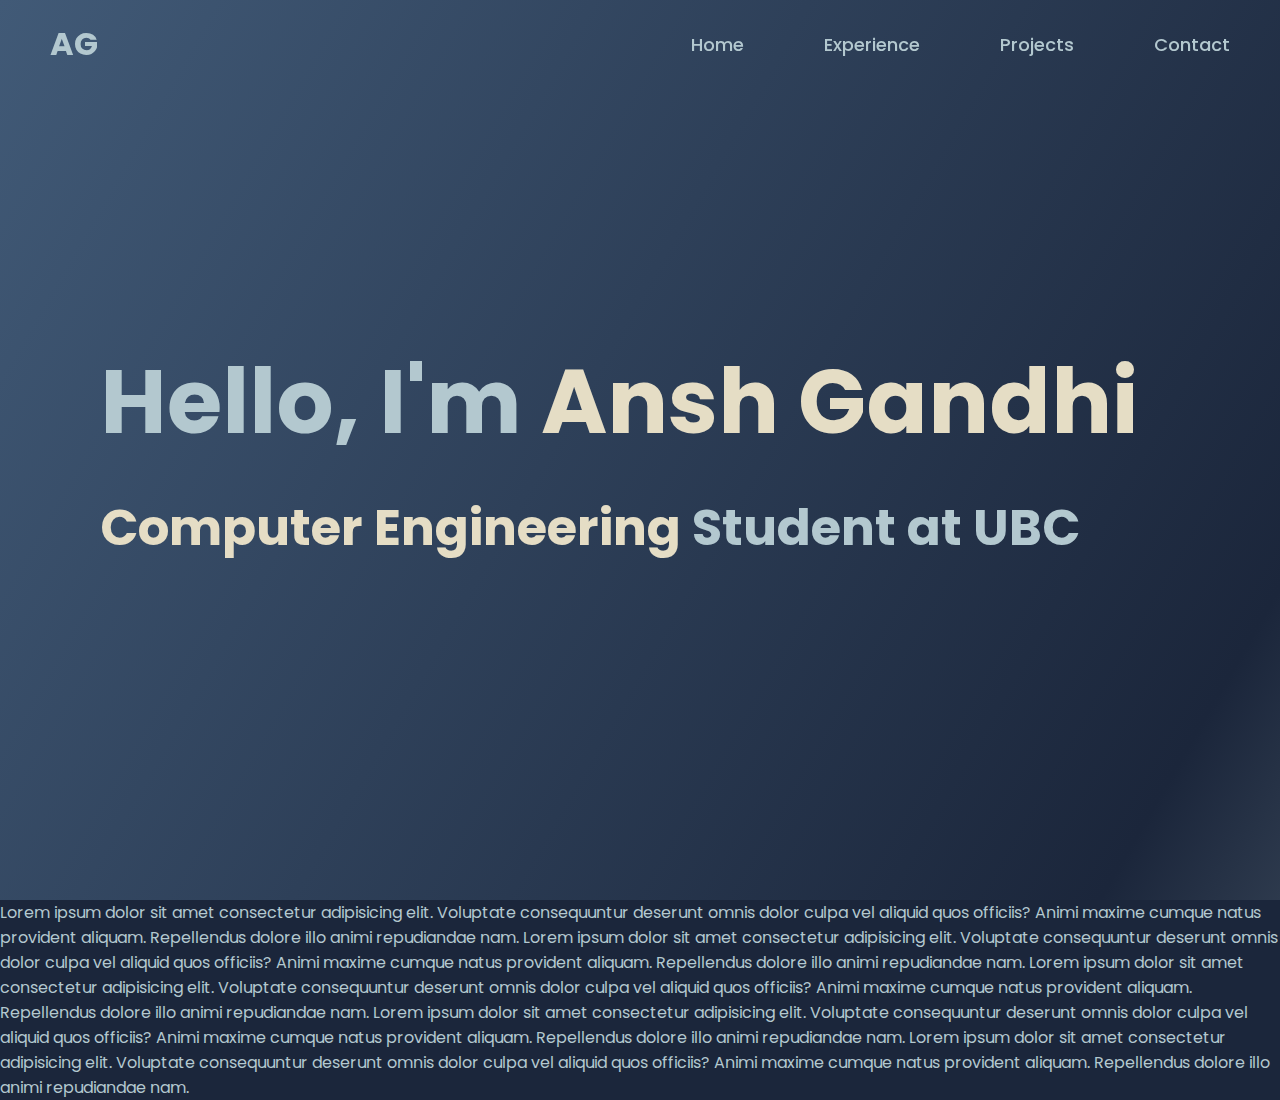
==== index.html @ 54a2c607 "finished intro" ====
<!DOCTYPE html>
<html lang="en">
<head>
    <meta charset="UTF-8">
    <meta name="viewport" content="width=device-width, initial-scale=1.0">
    <title>Ansh Gandhi | Home</title>
    <link rel="stylesheet" href="./styles/home-styles.css">
    <link rel="stylesheet" href="./styles/navbar.css">
    <link rel="preconnect" href="https://fonts.googleapis.com">
    <link rel="preconnect" href="https://fonts.gstatic.com" crossorigin>
    <link href="https://fonts.googleapis.com/css2?family=Poppins:ital,wght@0,100;0,200;0,300;0,400;0,500;0,600;0,700;0,800;0,900;1,100;1,200;1,300;1,400;1,500;1,600;1,700;1,800;1,900&display=swap" rel="stylesheet">
</head>

<body>

    <header id="navbar">
        <a href="./index.html" class="logo">AG</a>

        <nav class="nav-elements">
            <a class="home" href="./index.html">Home</a>
            <a href="./experience.html">Experience</a>
            <a href="./projects.html">Projects</a>
            <a href="./contact.html">Contact</a>
        </nav>
    </header>

    <section id="intro" class="gradient-background">
        <div class="intro">
            <h1>Hello, I'm <a style="color: #E5DDC5; text-decoration: none;"href="https://www.linkedin.com/in/ansh-gandhi04">Ansh Gandhi</a></h1>
            <h2><span style="color: #E5DDC5;">Computer Engineering</span> Student at UBC</h2>
        </div>
    </section>

    <section id="about">
        <div class="about">
            <p>Lorem ipsum dolor sit amet consectetur adipisicing elit. Voluptate consequuntur deserunt omnis dolor culpa vel aliquid quos officiis? Animi maxime cumque natus provident aliquam. Repellendus dolore illo animi repudiandae nam.
                Lorem ipsum dolor sit amet consectetur adipisicing elit. Voluptate consequuntur deserunt omnis dolor culpa vel aliquid quos officiis? Animi maxime cumque natus provident aliquam. Repellendus dolore illo animi repudiandae nam.
                Lorem ipsum dolor sit amet consectetur adipisicing elit. Voluptate consequuntur deserunt omnis dolor culpa vel aliquid quos officiis? Animi maxime cumque natus provident aliquam. Repellendus dolore illo animi repudiandae nam.
                Lorem ipsum dolor sit amet consectetur adipisicing elit. Voluptate consequuntur deserunt omnis dolor culpa vel aliquid quos officiis? Animi maxime cumque natus provident aliquam. Repellendus dolore illo animi repudiandae nam.
                Lorem ipsum dolor sit amet consectetur adipisicing elit. Voluptate consequuntur deserunt omnis dolor culpa vel aliquid quos officiis? Animi maxime cumque natus provident aliquam. Repellendus dolore illo animi repudiandae nam.
            </p>
        </div>
    </section>

    <script src="./scripts.js"></script>
</body>
</html>
---- styles/home-styles.css ----
.gradient-background {
    background: linear-gradient(300deg, #BED7DC, #1B263B, #415A77);
    background-size: 180% 180%;
    animation: gradient-animation 18s ease infinite;
}
  
@keyframes gradient-animation {
    0% {
        background-position: 0% 50%;
    }
    50% {
        background-position: 100% 50%;
    }
    100% {
        background-position: 0% 50%;
    }
}

* {
    margin: 0;
    padding: 0;
    font-family: "Poppins", sans-serif;
}
  
body {
    background-color: #1B263B;
    min-height: 100vh;
}

/* #navbar {
    position: fixed;
    top: 0;
    left: 0;
    width: 100%;
    padding-top: 20px;
    background: transparent;
    display: flex;
    justify-content: space-between;
    z-index: 1;
    transition: background-color 0.3s ease;
}

#navbar.sticky {
    background-color: #1B263B;
    padding-top: 20px;
}

.logo {
    font-size: 32px;
    color: #B3C8CF;
    text-decoration: none;
    font-weight: 700;
    padding-left: 50px;
}

.nav-elements a {
    position: relative;
    font-size: 18px;
    color: #B3C8CF;
    font-weight: 500;
    text-decoration: none;
    margin-left: 30px;
    margin-right: 50px;
}

.nav-elements {
    display: flex;
    align-items: center;
}

.nav-elements a::before {
    content: '';
    position: absolute;
    bottom: -2px; 
    left: 50%;
    width: 0;
    height: 2px;
    background: #B3C8CF;
    transition: width 0.3s ease, transform 0.3s ease; 
    transform: translateX(-50%); 
}

.nav-elements a:hover::before {
    width: 100%;
} */

#intro {
    height: 100vh;
    width: 100%;
}

.intro {
    height: 100vh;
    display: flex;
    flex-direction: column;
    justify-content: center;
    margin-left: 100px;
    color: #B3C8CF; 
}

.intro h1 {
    font-size: 90px;
}
.intro h2 {
    margin-top: 20px;
    font-size: 50px;
}

p {
    color: #B3C8CF
}
---- styles/navbar.css ----
#navbar {
    position: fixed;
    top: 0;
    left: 0;
    width: 100%;
    padding-top: 20px;
    background: transparent;
    display: flex;
    justify-content: space-between;
    z-index: 1;
    transition: background-color 0.3s ease;
}

#navbar.sticky {
    background-color: #1B263B;
    padding-top: 20px;
    padding-bottom: 20px;

}

.logo {
    font-size: 32px;
    color: #B3C8CF;
    text-decoration: none;
    font-weight: 700;
    padding-left: 50px;
}

.nav-elements a {
    position: relative;
    font-size: 18px;
    color: #B3C8CF;
    font-weight: 500;
    text-decoration: none;
    margin-left: 30px;
    margin-right: 50px;
}

.nav-elements {
    display: flex;
    align-items: center;
}

.nav-elements a::before {
    content: '';
    position: absolute;
    bottom: -2px; 
    left: 50%;
    width: 0;
    height: 2px;
    background: #B3C8CF;
    transition: width 0.3s ease, transform 0.3s ease; 
    transform: translateX(-50%); 
}

.nav-elements a:hover::before {
    width: 100%;
}
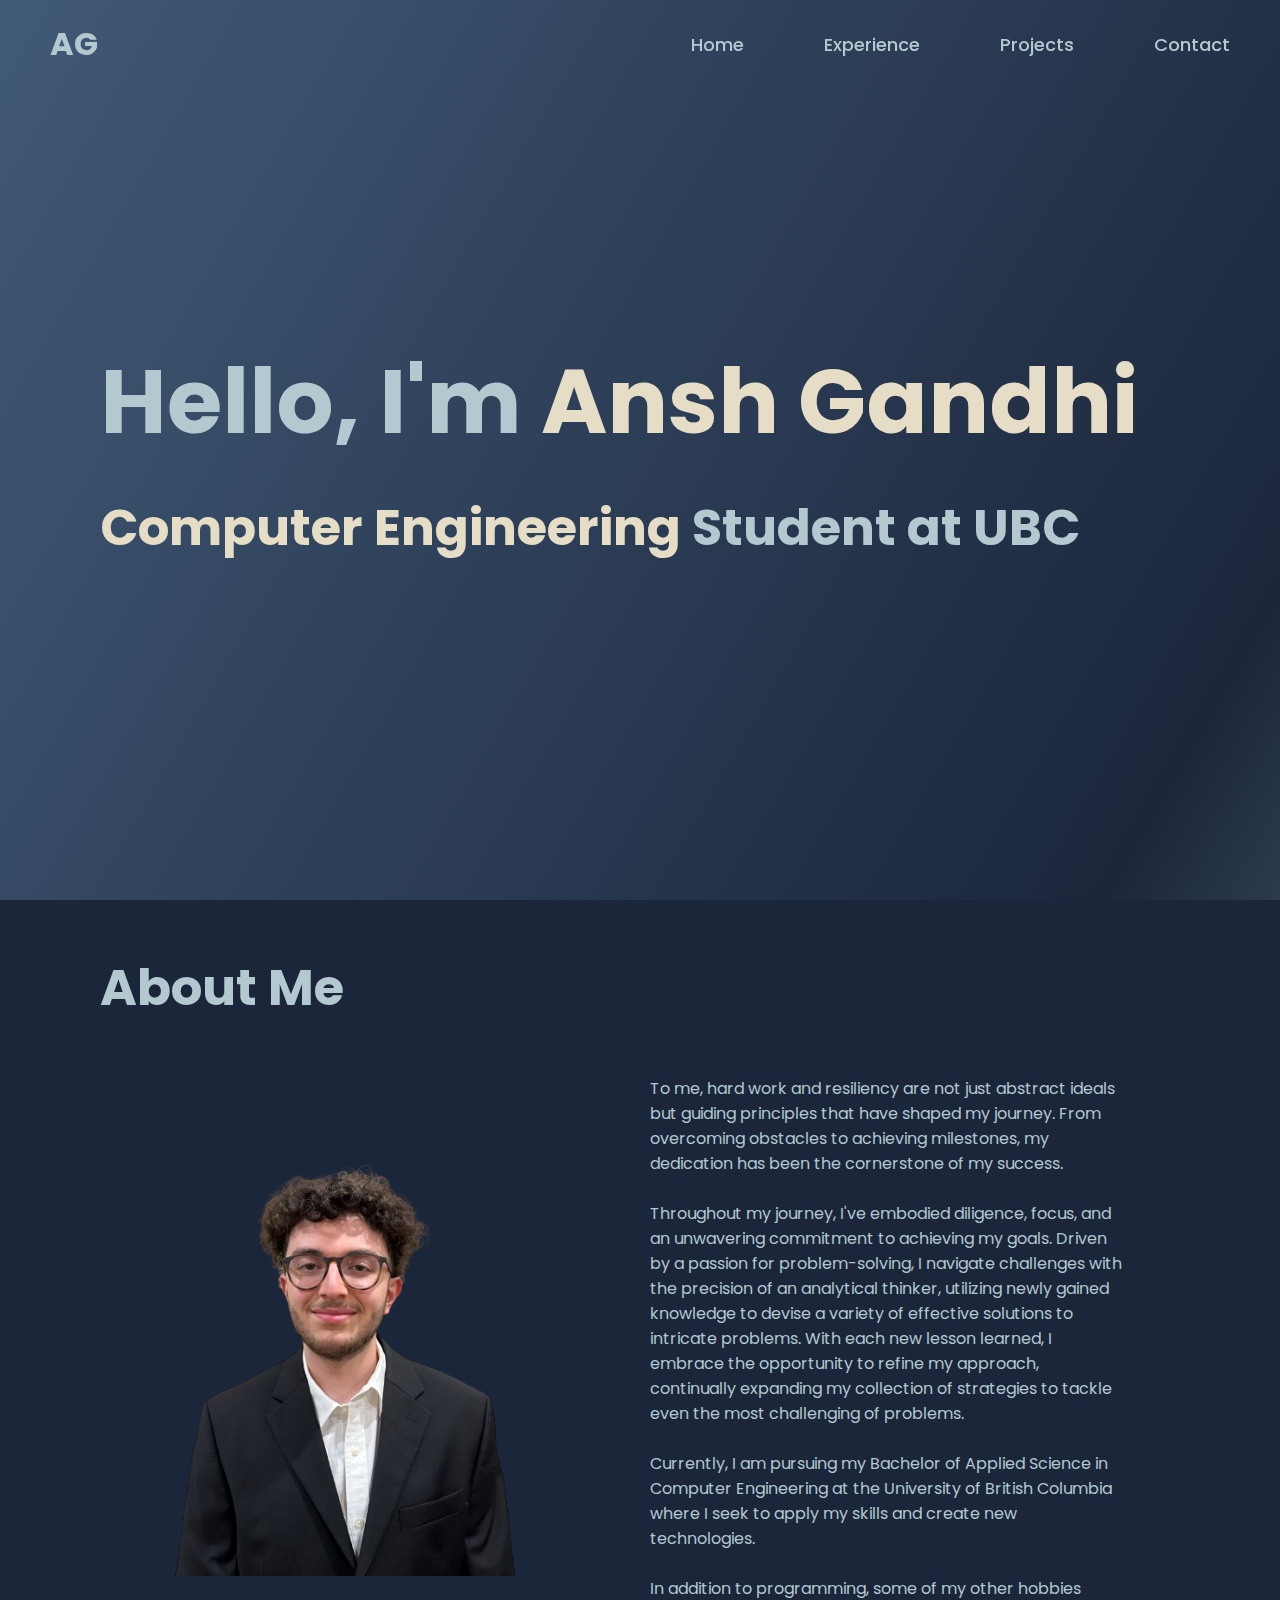
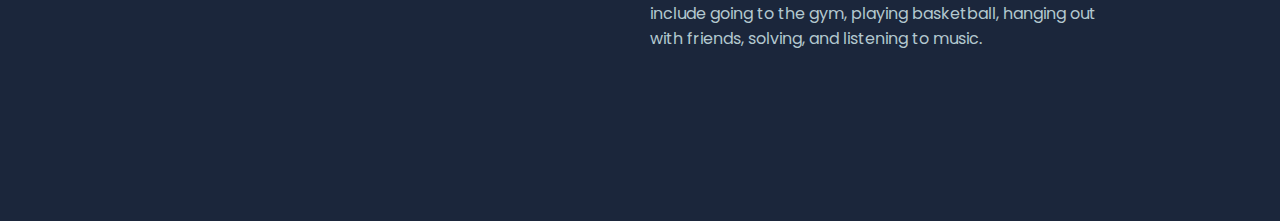
==== commit 6ba949d5: "finished about me" ====
--- a/index.html
+++ b/index.html
@@ -9,6 +9,10 @@
     <link rel="preconnect" href="https://fonts.googleapis.com">
     <link rel="preconnect" href="https://fonts.gstatic.com" crossorigin>
     <link href="https://fonts.googleapis.com/css2?family=Poppins:ital,wght@0,100;0,200;0,300;0,400;0,500;0,600;0,700;0,800;0,900;1,100;1,200;1,300;1,400;1,500;1,600;1,700;1,800;1,900&display=swap" rel="stylesheet">
+    <link rel="preconnect" href="https://fonts.googleapis.com">
+    <link rel="preconnect" href="https://fonts.googleapis.com">
+    <link rel="preconnect" href="https://fonts.gstatic.com" crossorigin>
+    <link href="https://fonts.googleapis.com/css2?family=Lora:ital,wght@0,400..700;1,400..700&display=swap" rel="stylesheet">
 </head>
 
 <body>
@@ -30,18 +34,37 @@
             <h2><span style="color: #E5DDC5;">Computer Engineering</span> Student at UBC</h2>
         </div>
     </section>
-
+    <br>
+    <br>
     <section id="about">
-        <div class="about">
-            <p>Lorem ipsum dolor sit amet consectetur adipisicing elit. Voluptate consequuntur deserunt omnis dolor culpa vel aliquid quos officiis? Animi maxime cumque natus provident aliquam. Repellendus dolore illo animi repudiandae nam.
-                Lorem ipsum dolor sit amet consectetur adipisicing elit. Voluptate consequuntur deserunt omnis dolor culpa vel aliquid quos officiis? Animi maxime cumque natus provident aliquam. Repellendus dolore illo animi repudiandae nam.
-                Lorem ipsum dolor sit amet consectetur adipisicing elit. Voluptate consequuntur deserunt omnis dolor culpa vel aliquid quos officiis? Animi maxime cumque natus provident aliquam. Repellendus dolore illo animi repudiandae nam.
-                Lorem ipsum dolor sit amet consectetur adipisicing elit. Voluptate consequuntur deserunt omnis dolor culpa vel aliquid quos officiis? Animi maxime cumque natus provident aliquam. Repellendus dolore illo animi repudiandae nam.
-                Lorem ipsum dolor sit amet consectetur adipisicing elit. Voluptate consequuntur deserunt omnis dolor culpa vel aliquid quos officiis? Animi maxime cumque natus provident aliquam. Repellendus dolore illo animi repudiandae nam.
+        <h2>About Me</h2>
+        <div class="about-container">
+            <img class="grid-img" src="./images/IMG_0868-removebg-preview.png" alt="picture of me">
+            <p class="grid-para">
+                To me, hard work and resiliency are not just abstract ideals but guiding principles that have shaped my journey. From overcoming obstacles to achieving milestones, my dedication has been the cornerstone of my success. 
+                <br><br>
+                Throughout my journey, I've embodied diligence, focus, and an unwavering commitment to achieving my goals. Driven by a passion for problem-solving, I navigate challenges with the precision of an analytical thinker, utilizing newly gained knowledge to devise a variety of effective solutions to intricate problems.
+                With each new lesson learned, I embrace the opportunity to refine my approach, continually expanding my collection of strategies to tackle even the most challenging of problems.
+                <br><br>
+                Currently, I am pursuing my Bachelor of Applied Science in Computer Engineering at the University of British Columbia where I seek to apply my skills and create new technologies. 
+                <br><br>
+                In addition to programming, some of my other hobbies include going to the gym, playing basketball, hanging out with friends, solving, and listening to music. 
+                
             </p>
         </div>
     </section>
 
+    <section id="skills">
+        <div class="skills-container">
+
+        </div>
+
+    </section>
+
+    <br>
+    <br>
+    <br>
+
     <script src="./scripts.js"></script>
 </body>
 </html>--- a/styles/home-styles.css
+++ b/styles/home-styles.css
@@ -16,11 +16,6 @@
     }
 }
 
-* {
-    margin: 0;
-    padding: 0;
-    font-family: "Poppins", sans-serif;
-}
   
 body {
     background-color: #1B263B;
@@ -100,12 +95,45 @@
 
 .intro h1 {
     font-size: 90px;
+    font-family: "Poppins", sans-serif;
 }
 .intro h2 {
     margin-top: 20px;
     font-size: 50px;
+    font-family: "Poppins", sans-serif;;
+    
 }
 
-p {
-    color: #B3C8CF
+#about h2 {
+    color: #B3C8CF; 
+    font-size: 50px;
+    margin-left: 100px;
+}
+
+.about-container {
+    display: grid;
+    grid-template-columns: 1fr 1fr;
+    grid-gap: 20px;
+    margin-top: 50px;
+}
+
+.grid-img {
+    height: 500px;
+    display: flex;
+    justify-content: center;
+    align-items: center;
+    margin-left: 25%;
+    margin-bottom: 25%;
+}
+
+.grid-para {
+    margin-left: 20px;
+    margin-right: 20px;
+    color: #B3C8CF; 
+    display: flex;
+    justify-content: center;
+    align-items: center;
+    margin-left: 0;
+    margin-right: 25%;
+    margin-bottom: 15%;
 }--- a/styles/navbar.css
+++ b/styles/navbar.css
@@ -1,3 +1,13 @@
+* {
+    margin: 0;
+    padding: 0;
+    font-family: "Poppins", sans-serif;
+}
+
+body {
+    min-height: 100vh;
+}
+
 #navbar {
     position: fixed;
     top: 0;
@@ -8,7 +18,7 @@
     display: flex;
     justify-content: space-between;
     z-index: 1;
-    transition: background-color 0.3s ease;
+    transition: background-color 0.5s ease;
 }
 
 #navbar.sticky {
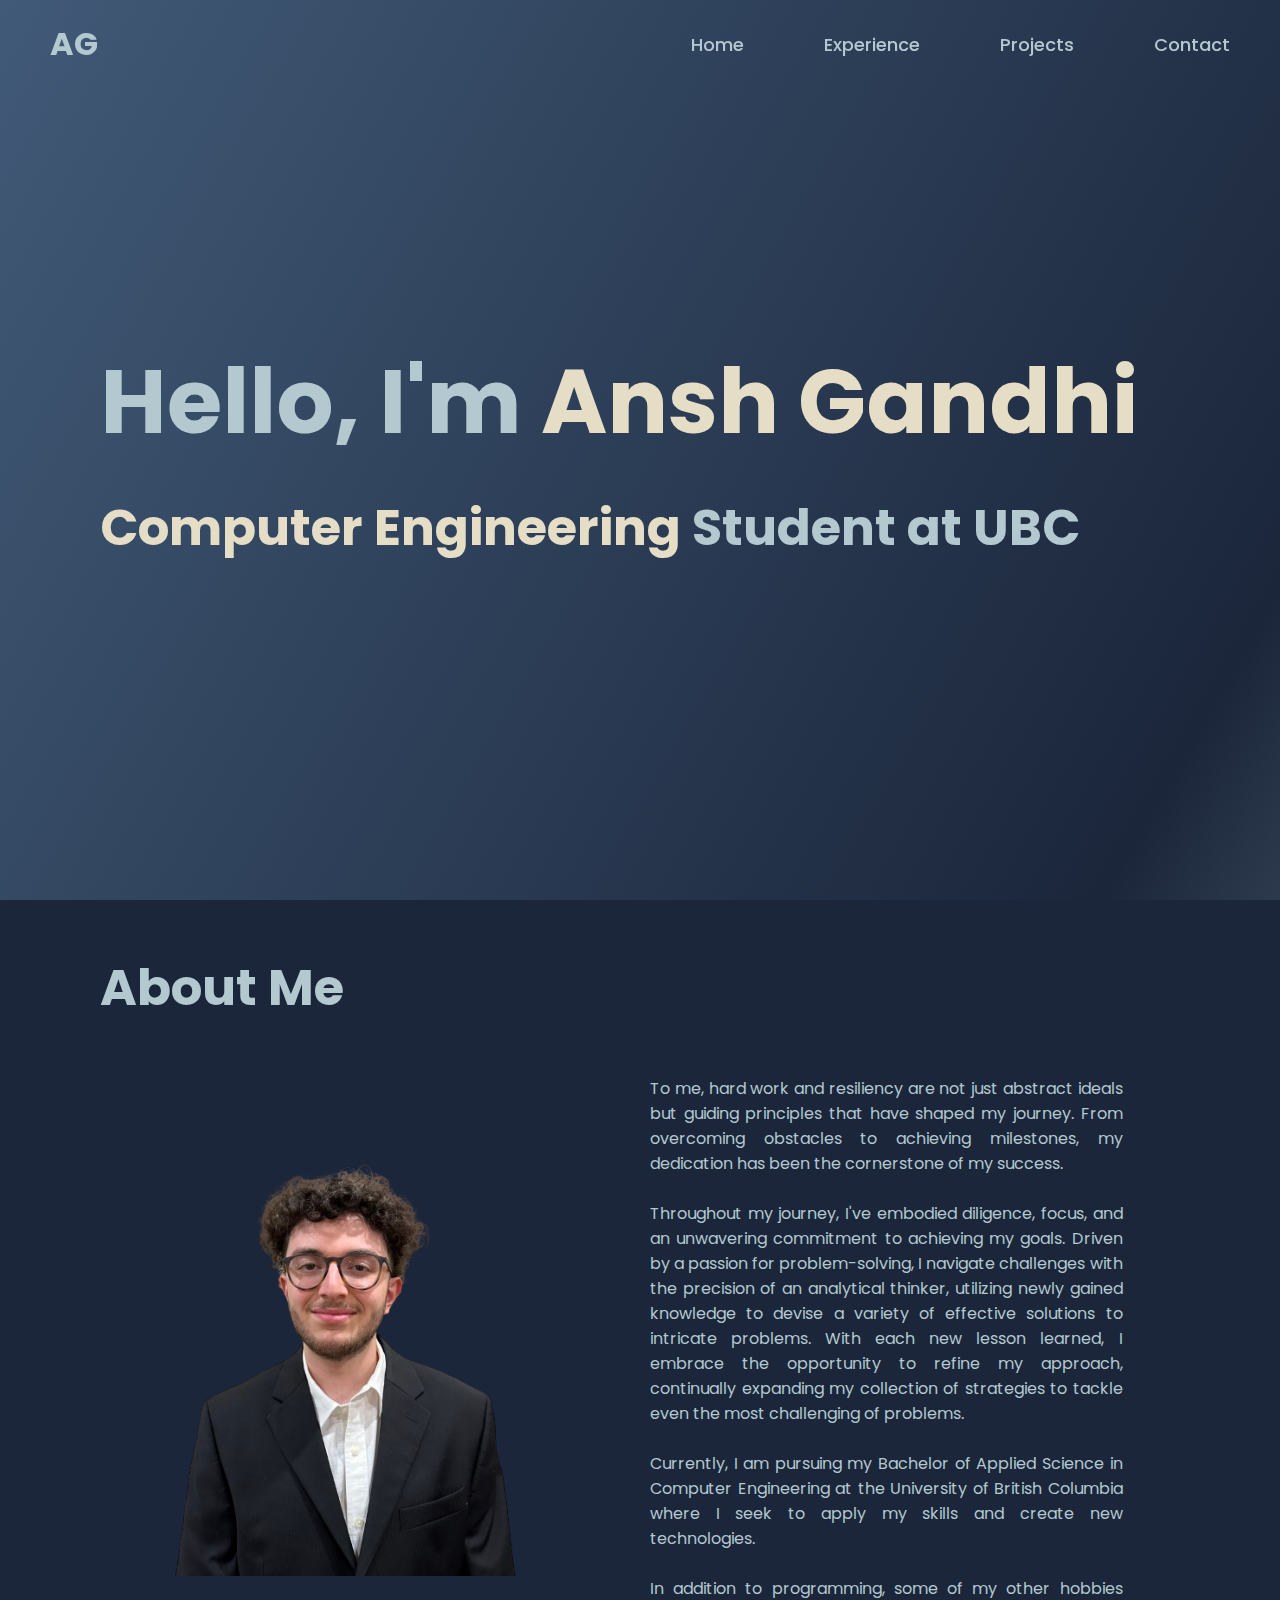
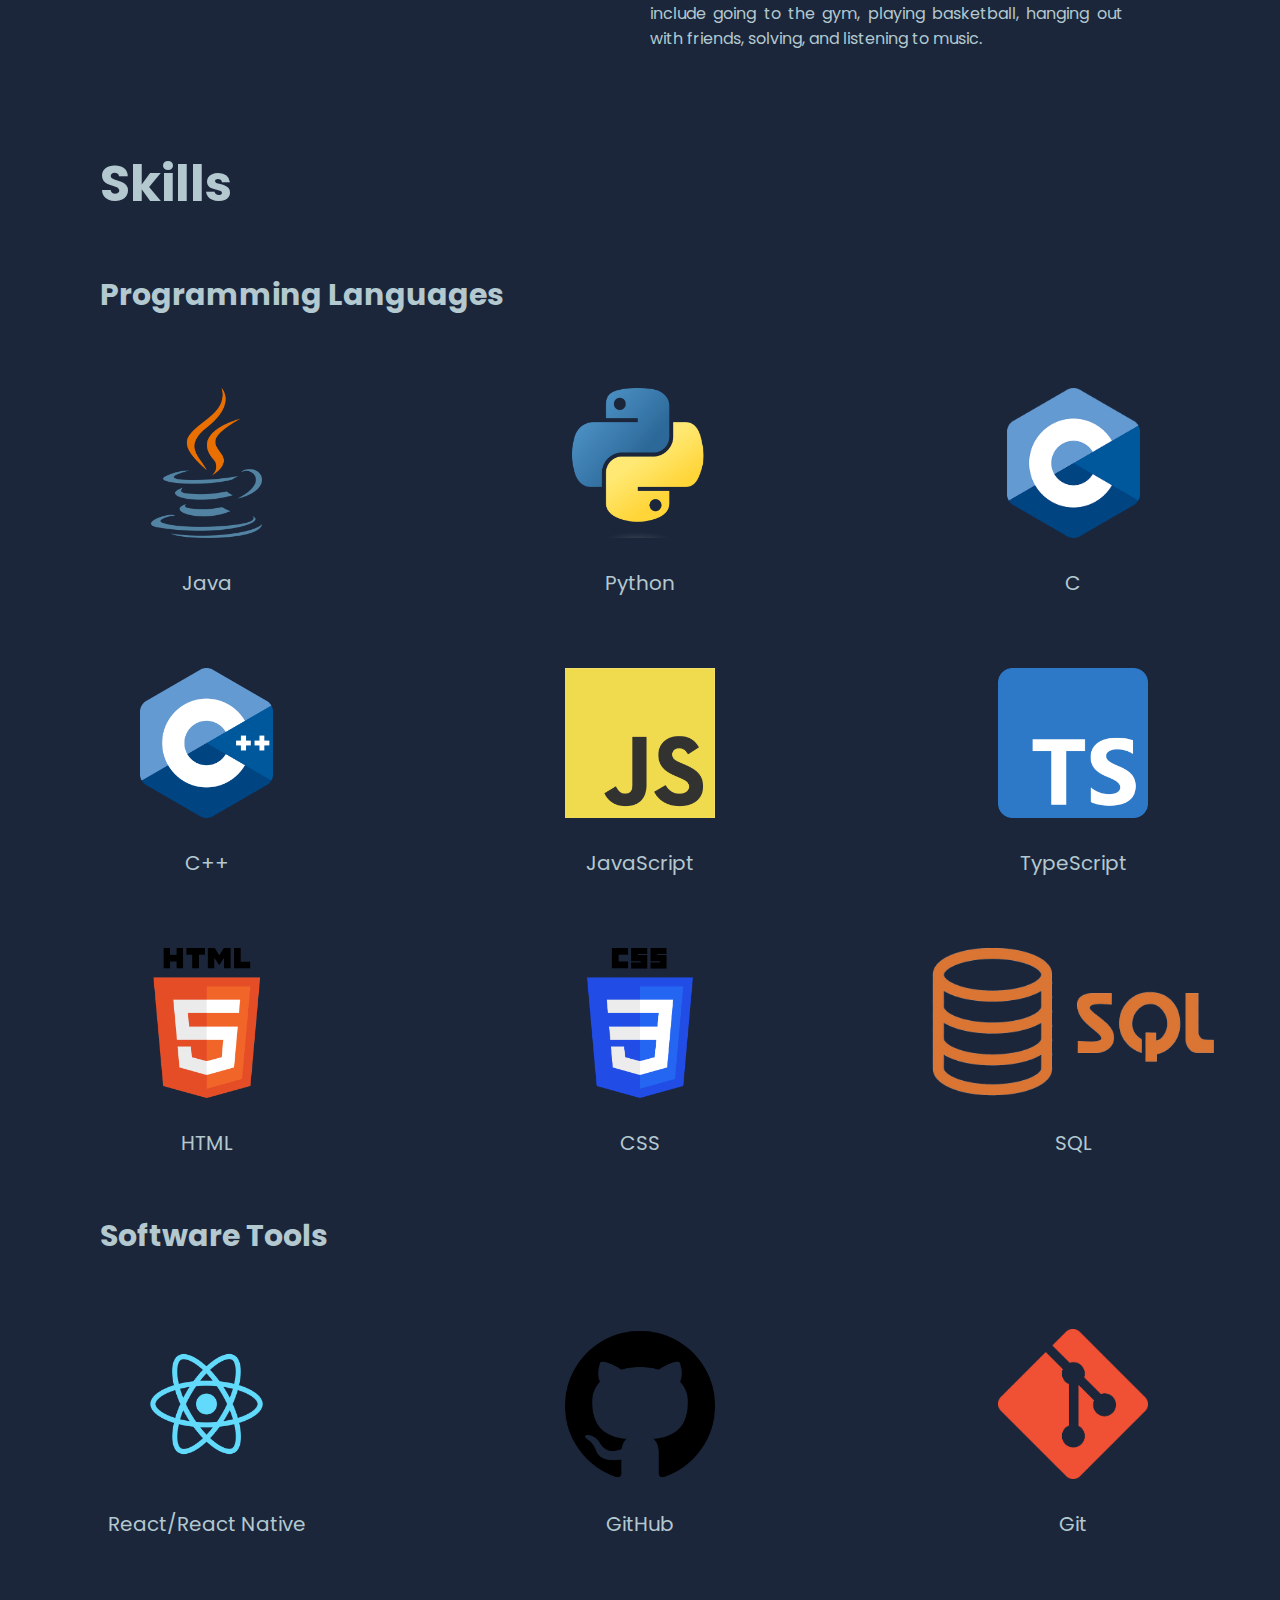
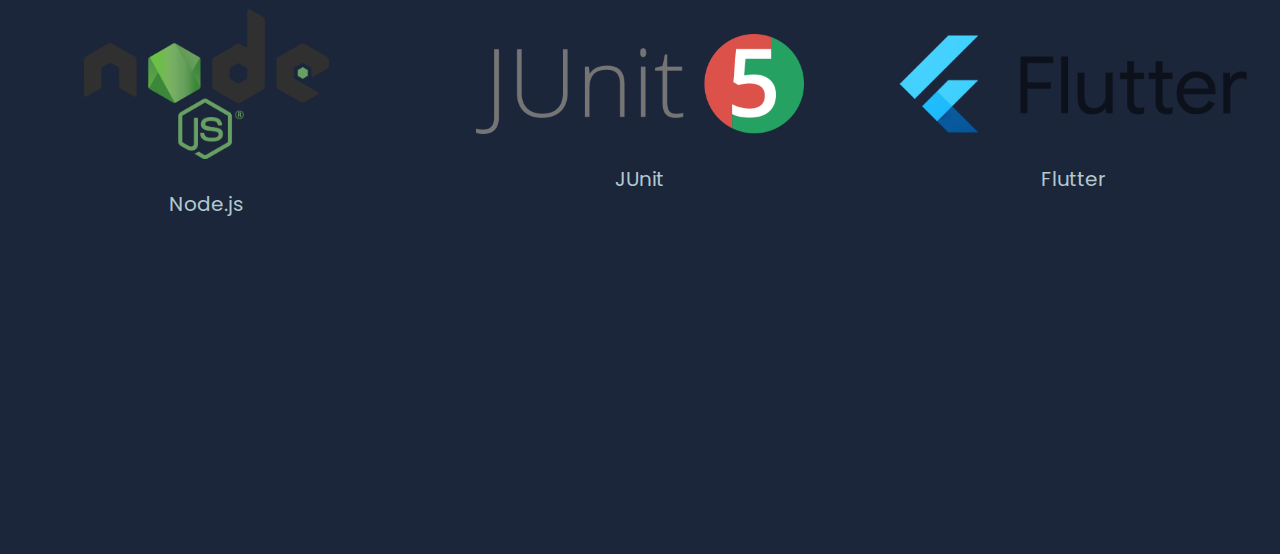
==== commit 8ec557c4: "added skills" ====
--- a/index.html
+++ b/index.html
@@ -36,10 +36,10 @@
     </section>
     <br>
     <br>
-    <section id="about">
+    <section id="about"> <!-- TODO: add resume anchor -->
         <h2>About Me</h2>
         <div class="about-container">
-            <img class="grid-img" src="./images/IMG_0868-removebg-preview.png" alt="picture of me">
+            <a href="./resume.pdf"><img class="grid-img" src="./images/IMG_0868-removebg-preview.png" alt="picture of me"></a>
             <p class="grid-para">
                 To me, hard work and resiliency are not just abstract ideals but guiding principles that have shaped my journey. From overcoming obstacles to achieving milestones, my dedication has been the cornerstone of my success. 
                 <br><br>
@@ -55,14 +55,36 @@
     </section>
 
     <section id="skills">
+        <h2>Skills</h2>
+        <br>
+        <br>
         <div class="skills-container">
+            <h3>Programming Languages</h3>
+            <div class="programming-languages">
+                    <div class="grid-element"><img src="./images/java-icon-1511x2048-6ikx8301.png" alt="Java logo" style="height: 150px;"><p>Java</p></div>
+                    <div class="grid-element"><img src="./images/Python-logo-notext.svg.png" alt="Python Logo" style="height: 150px;"><p>Python</p></div>
+                    <div class="grid-element"><img src="./images/C_Logo.png" alt="C logo" style="height: 150px;"><p>C</p></div>
+                    <div class="grid-element"><img src="./images/C++_logo.png" alt="C++ logo" style="height: 150px;"><p>C++</p></div>
+                    <div class="grid-element"><img src="./images/JavaScript-logo.png" alt="JavaScript logo" style="height: 150px;"><p>JavaScript</p></div>
+                    <div class="grid-element"><img src="./images/Typescript_logo_2020.svg.png" alt="TypeScript Logo" style="height: 150px;"><p>TypeScript</p></div>
+                    <div class="grid-element"><img src="./images/HTML5_logo_and_wordmark.svg.png" alt="HTML logo" style="height: 150px;"><p>HTML</p></div>
+                    <div class="grid-element"><img src="./images/CSS3_logo_and_wordmark.svg.png" alt="CSS logo" style="height: 150px;"><p>CSS</p></div>
+                    <div class="grid-element"><img src="./images/Sql_data_base_with_logo.png" alt="SQL logo" style="height: 150px;"><p>SQL</p></div>
+            </div>
 
+            <br>
+            <h3>Software Tools</h3>
+            <div class="software-tools">
+                    <div class="grid-element"><img src="./images/React_(web_framework)-Logo.wine.png" alt="React logo" style="height: 150px;"><p>React/React Native</p></div>
+                    <div class="grid-element"><img src="./images/25231.png" alt="GitHub logo" style="height: 150px;"><p>GitHub</p></div>
+                    <div class="grid-element"><img src="./images/Git-Icon-1788C.png" alt="Git logo" style="height: 150px;"><p>Git</p></div>
+                    <div class="grid-element"><img src="./images/2560px-Node.js_logo.svg.png" alt="Node.js logo" style="height: 150px;"><p>Node.js</p></div>
+                    <div class="grid-element"><img src="./images/JUnit_5_Banner.png" alt="JUnit logo" style="height: 100px;"><p>JUnit</p></div>
+                    <div class="grid-element"><img src="./images/Google-flutter-logo.png" alt="Flutter logo" style="height: 100px;"><p>Flutter</p></div>
+            </div>
         </div>
-
     </section>
 
-    <br>
-    <br>
     <br>
 
     <script src="./scripts.js"></script>
--- a/styles/home-styles.css
+++ b/styles/home-styles.css
@@ -124,8 +124,12 @@
     align-items: center;
     margin-left: 25%;
     margin-bottom: 25%;
-}
-
+    transition: transform 0.3s ease;
+}
+
+.grid-img:hover {
+    transform: scale(1.1);
+}
 .grid-para {
     margin-left: 20px;
     margin-right: 20px;
@@ -136,4 +140,74 @@
     margin-left: 0;
     margin-right: 25%;
     margin-bottom: 15%;
+    text-align: justify;
+}
+
+#skills h2 {
+    color: #B3C8CF; 
+    font-size: 50px;
+    margin-left: 100px;
+}
+
+#skills h3 {
+    color: #B3C8CF; 
+    font-size: 30px;
+    margin-left: 100px;
+}
+
+.programming-languages {
+    display: grid;
+    grid-template-columns: 1fr 1fr 1fr;
+    grid-template-rows: 1fr 1fr 1fr;
+    grid-gap: 20px;
+    margin-top: 50px;
+}
+
+.programming-languages div {
+    flex-direction: column;
+    display: flex;
+    justify-content: center;
+    align-items: center;
+    border-radius: 10px;
+    padding: 20px;
+}
+
+.programming-languages div p {
+    color: #B3C8CF;
+    margin-top: 20px;
+    padding: 10px;
+    font-size: 20px;
+}
+
+.software-tools div p {
+    color: #B3C8CF;
+}
+
+.software-tools {
+    display: grid;
+    grid-template-columns: 1fr 1fr 1fr;
+    grid-template-rows: 1fr 1fr 1fr;
+    grid-gap: 20px;
+    margin-top: 50px;
+}
+
+.software-tools div {
+    flex-direction: column;
+    display: flex;
+    justify-content: center;
+    align-items: center;
+    border-radius: 10px;
+    padding: 20px;
+}
+
+.software-tools div p {
+    color: #B3C8CF;
+    margin-top: 20px;
+    padding: 10px;
+    font-size: 20px;
+}
+
+.skills-container img:hover {
+    position: relative;
+    top: -5px;
 }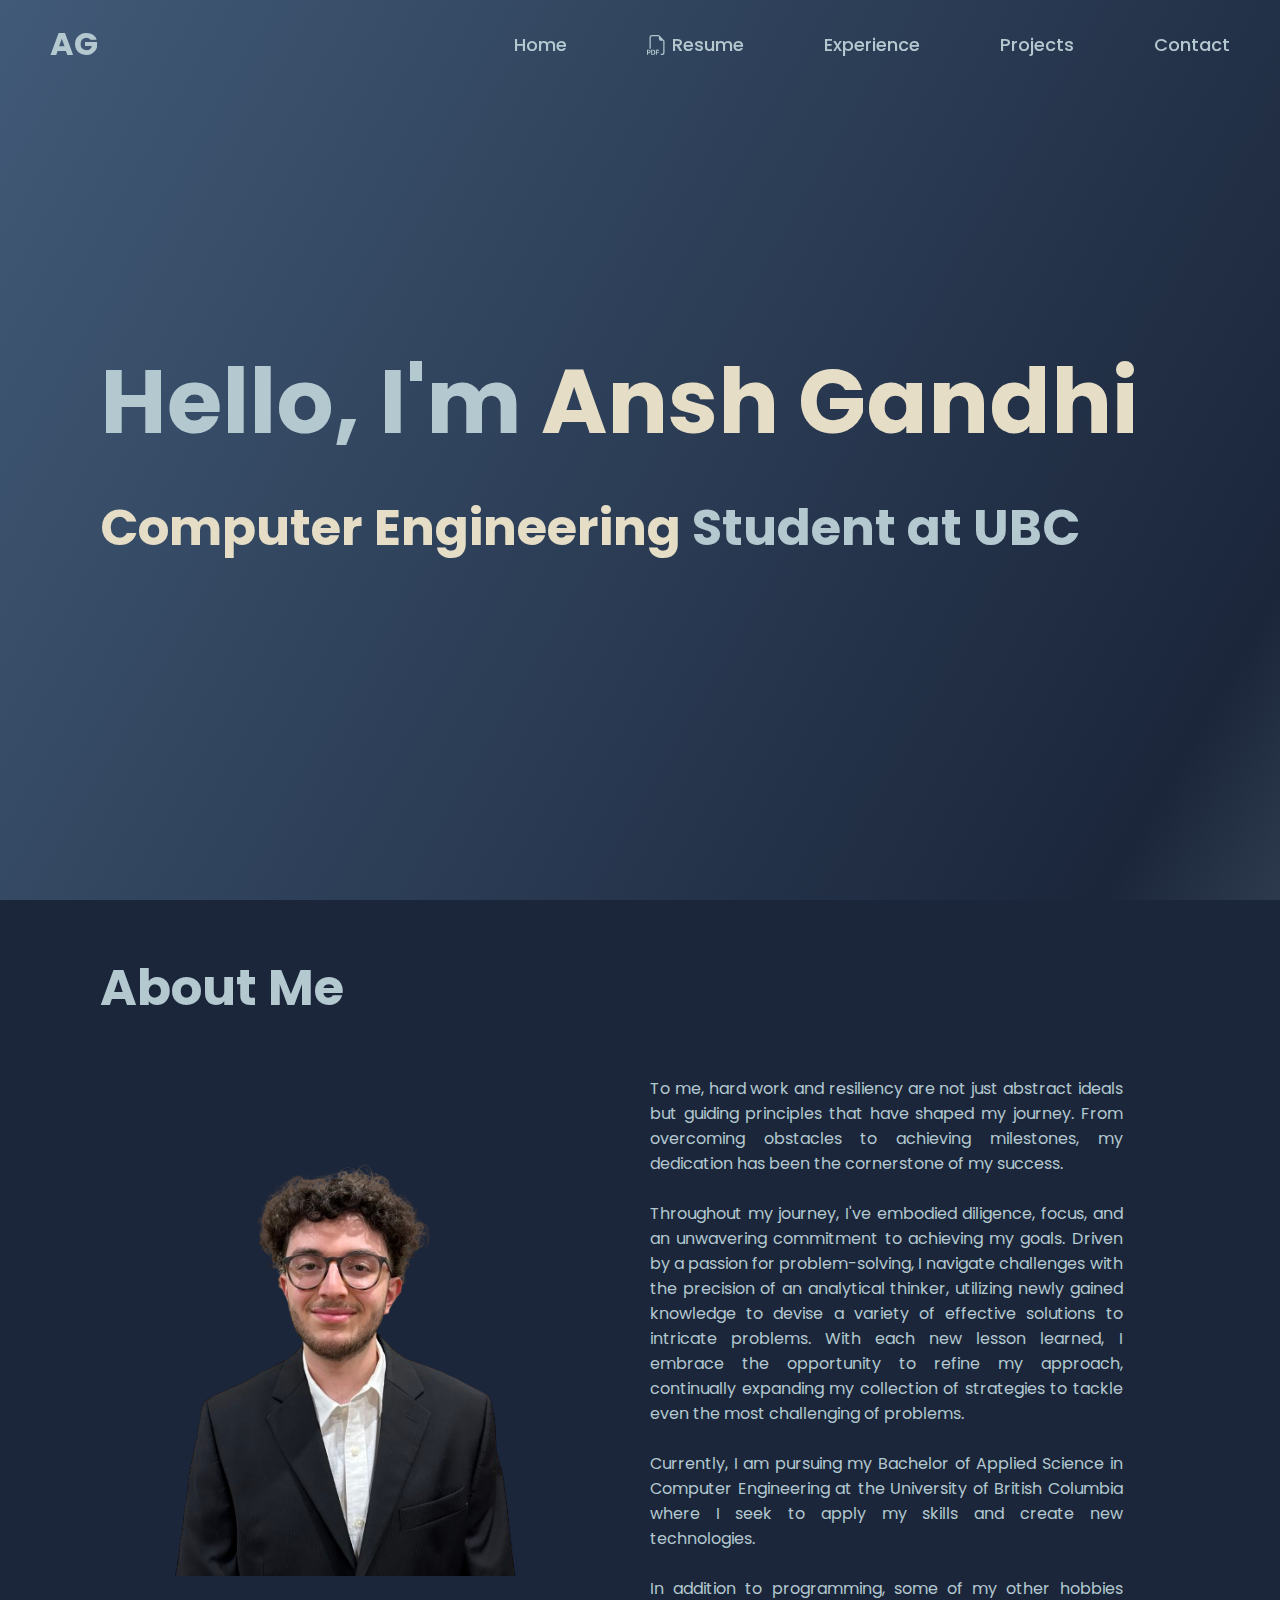
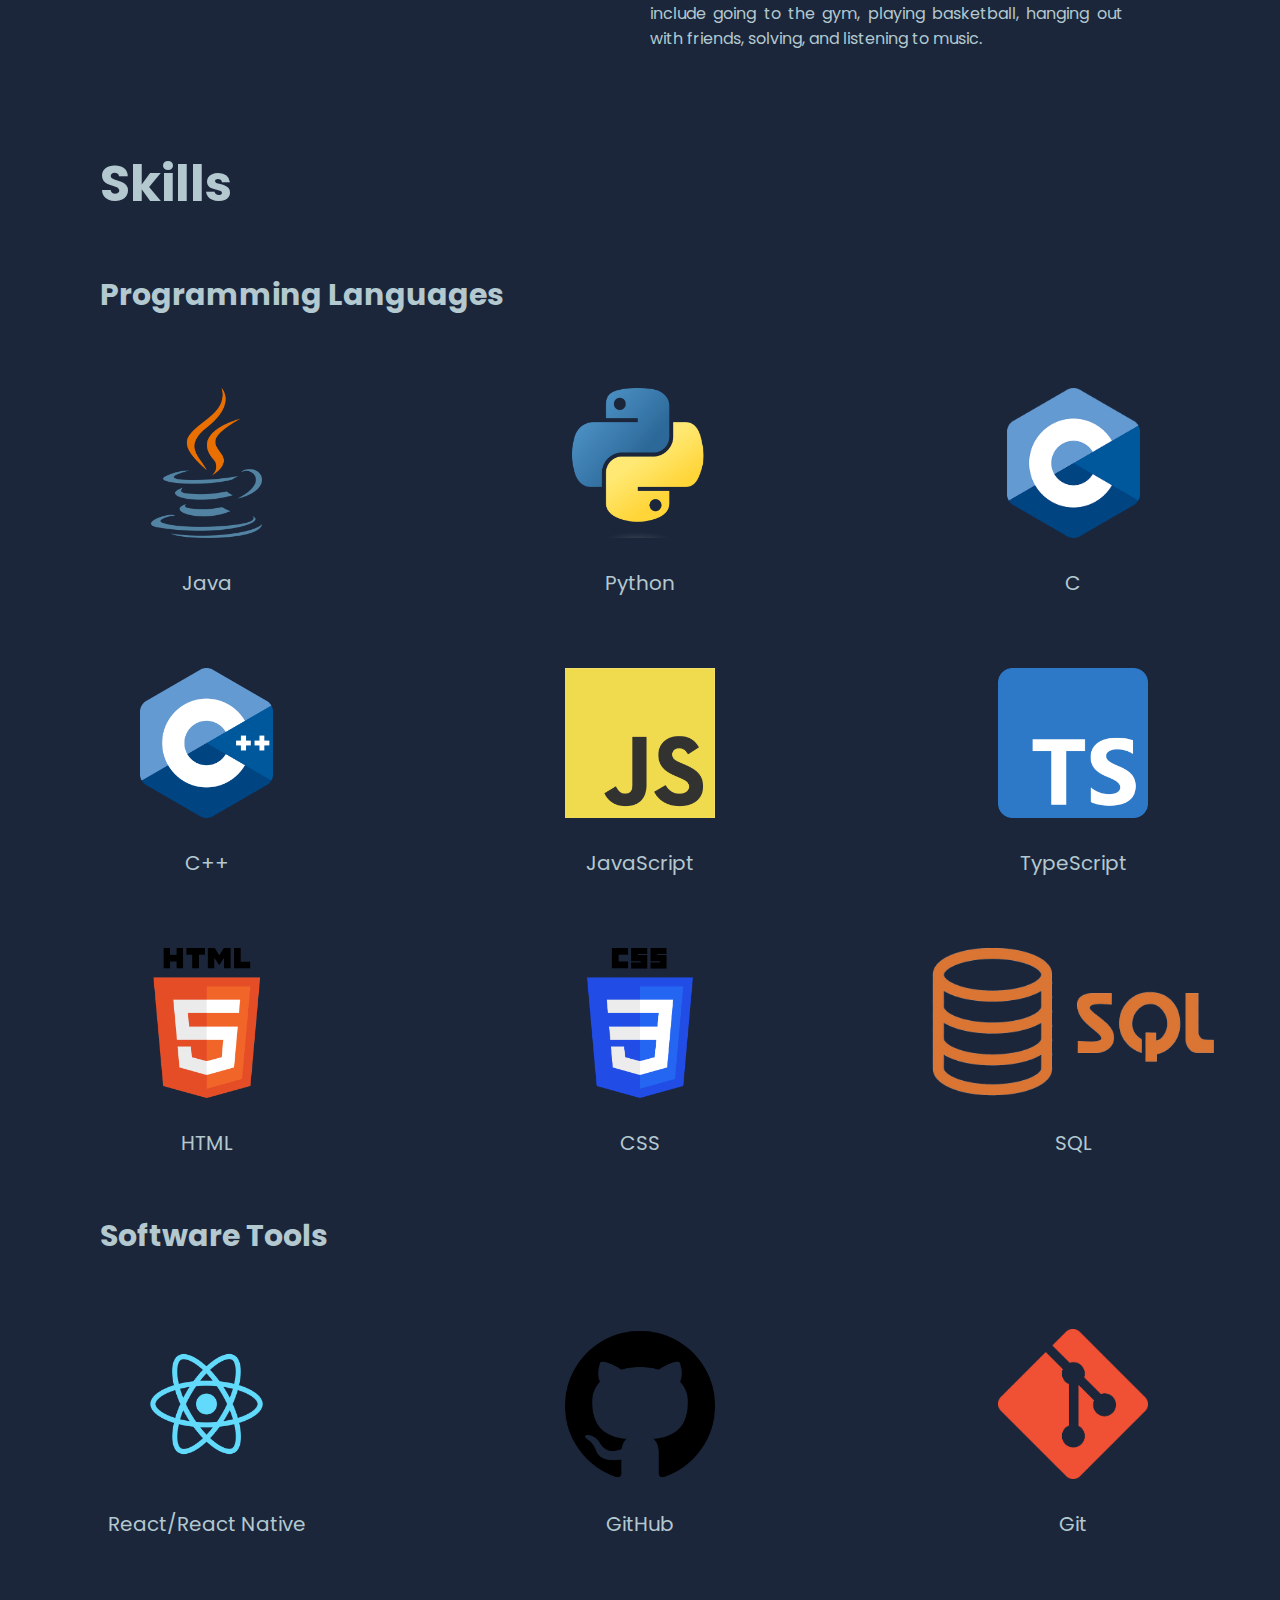
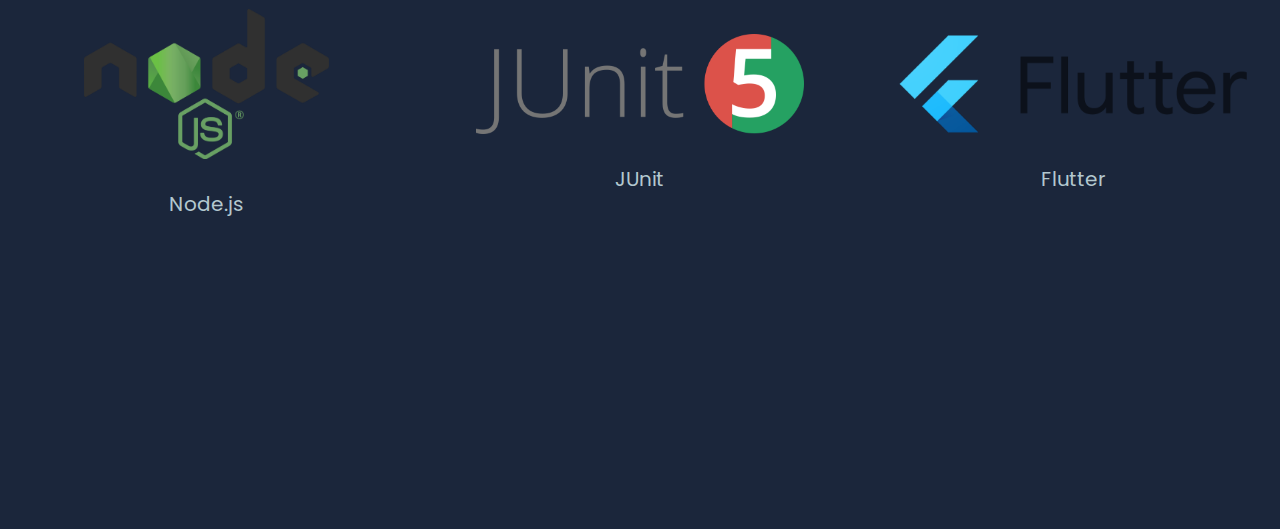
==== commit 19d42836: "added resume button" ====
--- a/index.html
+++ b/index.html
@@ -22,6 +22,7 @@
 
         <nav class="nav-elements">
             <a class="home" href="./index.html">Home</a>
+            <a class="resume-button" href="./resume.pdf"><img class="pdf-svg"src="./images/filetype-pdf.svg" alt="file svg"> Resume</a>
             <a href="./experience.html">Experience</a>
             <a href="./projects.html">Projects</a>
             <a href="./contact.html">Contact</a>
@@ -84,9 +85,6 @@
             </div>
         </div>
     </section>
-
-    <br>
-
     <script src="./scripts.js"></script>
 </body>
 </html>--- a/styles/home-styles.css
+++ b/styles/home-styles.css
@@ -210,4 +210,4 @@
 .skills-container img:hover {
     position: relative;
     top: -5px;
-}+}
--- a/styles/navbar.css
+++ b/styles/navbar.css
@@ -65,4 +65,16 @@
 
 .nav-elements a:hover::before {
     width: 100%;
-}+}
+
+.resume-button {
+    text-decoration: none;
+    color: #B3C8CF;
+}
+
+.pdf-svg {
+    height:20px; 
+    filter: invert(94%) sepia(6%) saturate(1067%) hue-rotate(162deg) brightness(88%) contrast(81%);
+    position: relative;
+    top: 4px;
+}
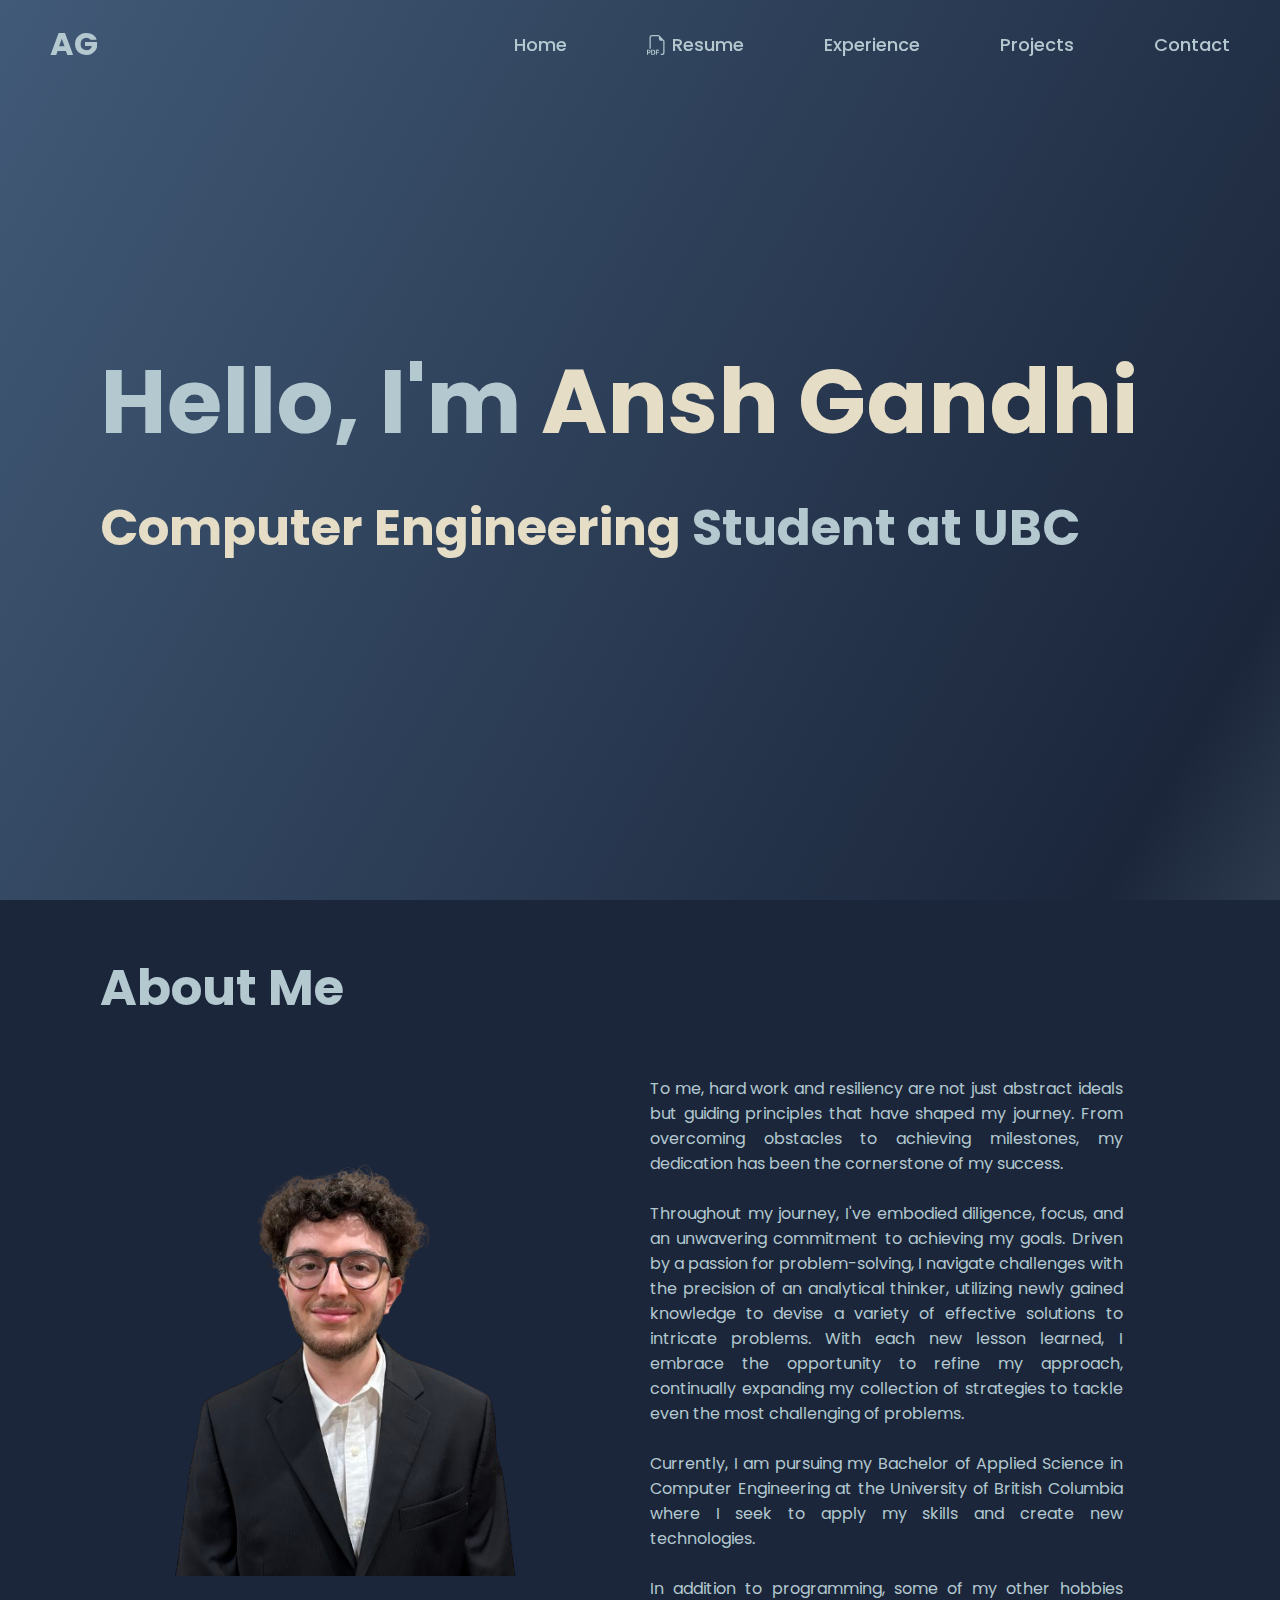
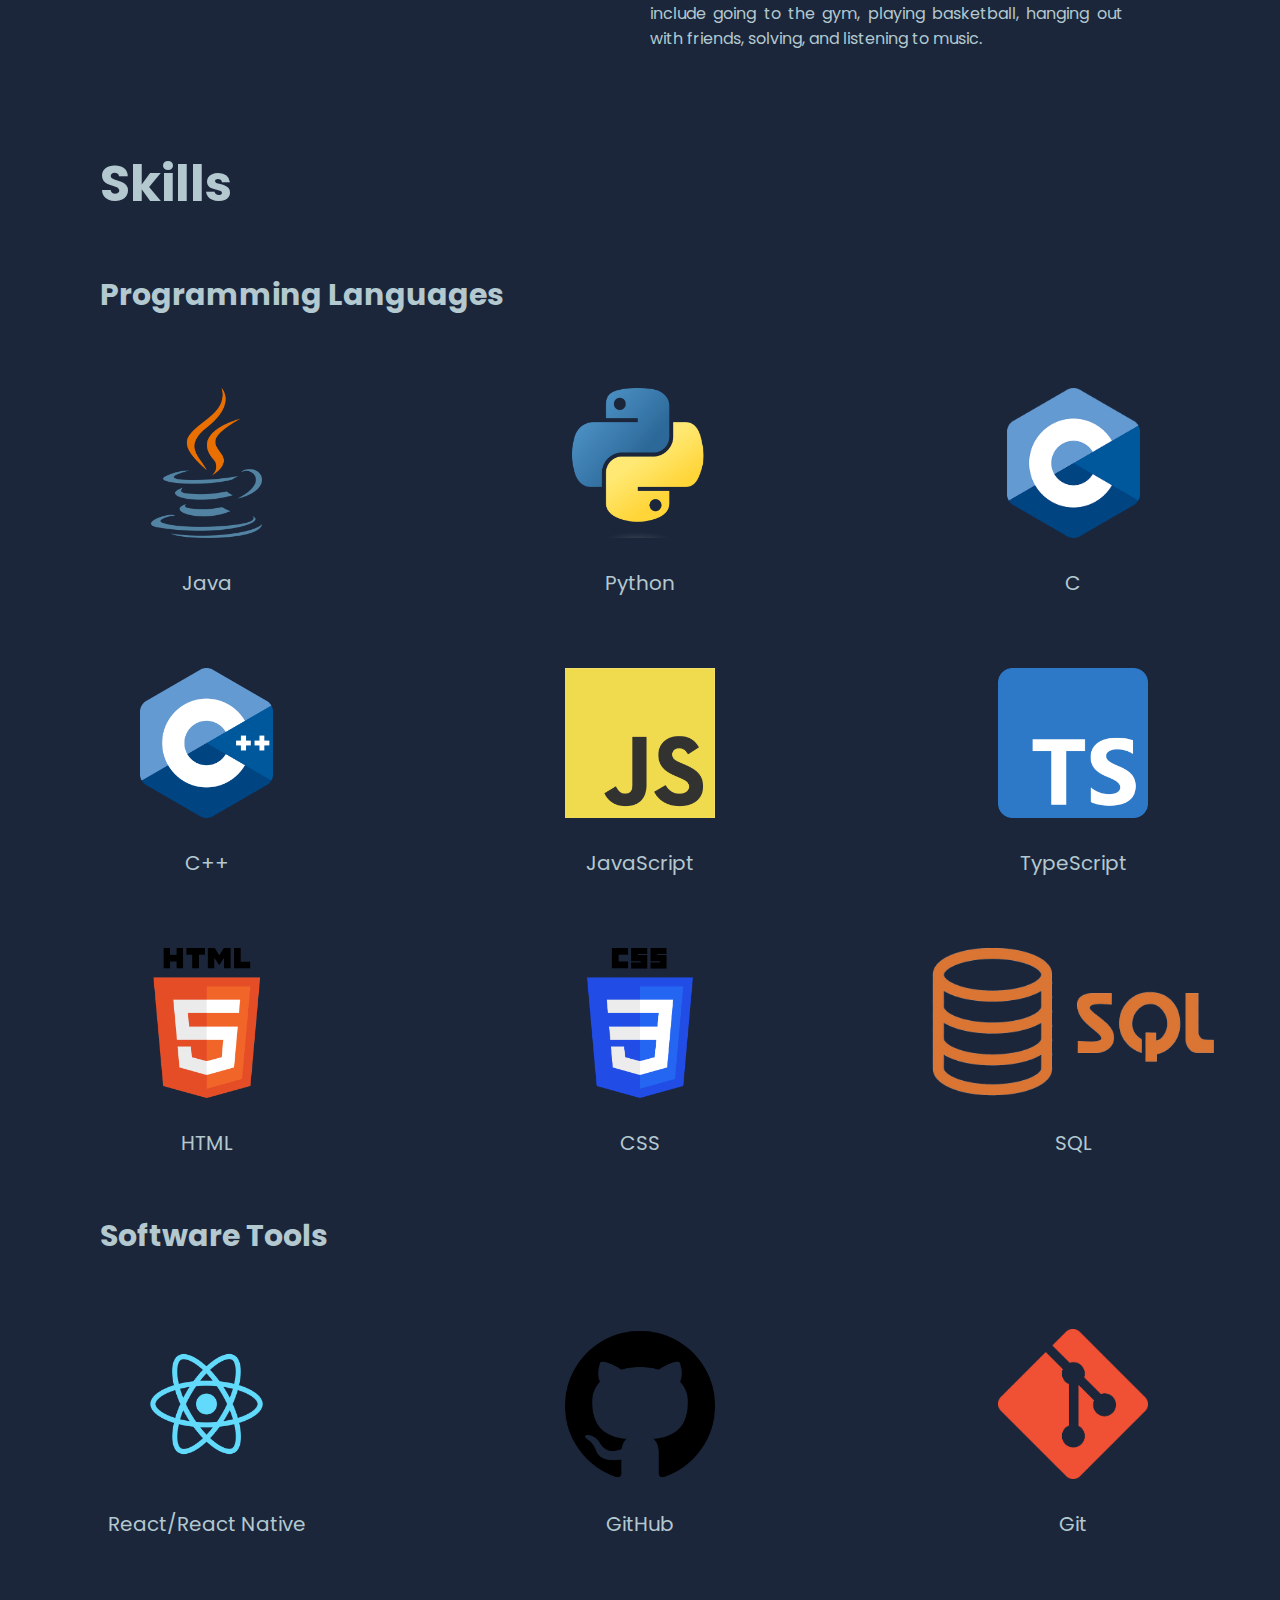
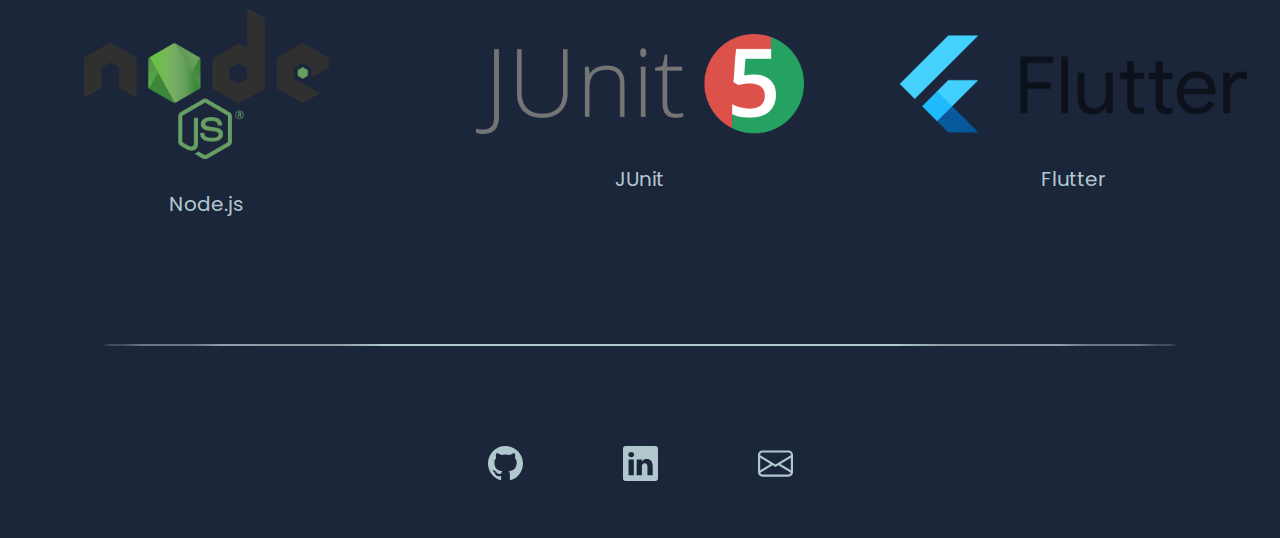
==== commit 1df28329: "finished experience and added footer" ====
--- a/index.html
+++ b/index.html
@@ -6,6 +6,7 @@
     <title>Ansh Gandhi | Home</title>
     <link rel="stylesheet" href="./styles/home-styles.css">
     <link rel="stylesheet" href="./styles/navbar.css">
+    <link rel="stylesheet" href="./styles/footer.css">
     <link rel="preconnect" href="https://fonts.googleapis.com">
     <link rel="preconnect" href="https://fonts.gstatic.com" crossorigin>
     <link href="https://fonts.googleapis.com/css2?family=Poppins:ital,wght@0,100;0,200;0,300;0,400;0,500;0,600;0,700;0,800;0,900;1,100;1,200;1,300;1,400;1,500;1,600;1,700;1,800;1,900&display=swap" rel="stylesheet">
@@ -22,7 +23,7 @@
 
         <nav class="nav-elements">
             <a class="home" href="./index.html">Home</a>
-            <a class="resume-button" href="./resume.pdf"><img class="pdf-svg"src="./images/filetype-pdf.svg" alt="file svg"> Resume</a>
+            <a class="resume-button" href="./resume.pdf" target="_blank"><img class="pdf-svg"src="./images/filetype-pdf.svg" alt="file svg"> Resume</a>
             <a href="./experience.html">Experience</a>
             <a href="./projects.html">Projects</a>
             <a href="./contact.html">Contact</a>
@@ -31,16 +32,16 @@
 
     <section id="intro" class="gradient-background">
         <div class="intro">
-            <h1>Hello, I'm <a style="color: #E5DDC5; text-decoration: none;"href="https://www.linkedin.com/in/ansh-gandhi04">Ansh Gandhi</a></h1>
+            <h1>Hello, I'm <a style="color: #E5DDC5; text-decoration: none;"href="https://www.linkedin.com/in/ansh-gandhi04" target="_blank">Ansh Gandhi</a></h1>
             <h2><span style="color: #E5DDC5;">Computer Engineering</span> Student at UBC</h2>
         </div>
     </section>
     <br>
     <br>
-    <section id="about"> <!-- TODO: add resume anchor -->
+    <section id="about">
         <h2>About Me</h2>
         <div class="about-container">
-            <a href="./resume.pdf"><img class="grid-img" src="./images/IMG_0868-removebg-preview.png" alt="picture of me"></a>
+            <a href="./resume.pdf" target="_blank"><img class="grid-img" src="./images/IMG_0868-removebg-preview.png" alt="picture of me"></a>
             <p class="grid-para">
                 To me, hard work and resiliency are not just abstract ideals but guiding principles that have shaped my journey. From overcoming obstacles to achieving milestones, my dedication has been the cornerstone of my success. 
                 <br><br>
@@ -82,9 +83,22 @@
                     <div class="grid-element"><img src="./images/2560px-Node.js_logo.svg.png" alt="Node.js logo" style="height: 150px;"><p>Node.js</p></div>
                     <div class="grid-element"><img src="./images/JUnit_5_Banner.png" alt="JUnit logo" style="height: 100px;"><p>JUnit</p></div>
                     <div class="grid-element"><img src="./images/Google-flutter-logo.png" alt="Flutter logo" style="height: 100px;"><p>Flutter</p></div>
+                    <br>
+                    <br>
+                    <br>
             </div>
         </div>
     </section>
+    
+    <div class="footer">
+        <hr>
+        <div class="footer-container">
+            <a href="https://github.com/Ansh-Gandhi" target="_blank" class="github"><img src="./images/github.svg" alt="github logo"></a>
+            <a href="https://www.linkedin.com/in/ansh-gandhi04" target="_blank"><img src="./images/linkedin.svg" alt="linkedIn Logo"></a>
+            <a href="mailto: anshgandhi@hotmail.com" class="mail"><img src="./images/envelope.svg" alt=""></a>
+        </div>
+    </div>
+
     <script src="./scripts.js"></script>
 </body>
 </html>--- a/styles/home-styles.css
+++ b/styles/home-styles.css
@@ -97,11 +97,11 @@
     font-size: 90px;
     font-family: "Poppins", sans-serif;
 }
+
 .intro h2 {
     margin-top: 20px;
     font-size: 50px;
     font-family: "Poppins", sans-serif;;
-    
 }
 
 #about h2 {
@@ -186,7 +186,7 @@
 .software-tools {
     display: grid;
     grid-template-columns: 1fr 1fr 1fr;
-    grid-template-rows: 1fr 1fr 1fr;
+    grid-template-rows: 1fr 1fr;
     grid-gap: 20px;
     margin-top: 50px;
 }
@@ -210,4 +210,4 @@
 .skills-container img:hover {
     position: relative;
     top: -5px;
-}
+}--- a/styles/footer.css
+++ b/styles/footer.css
@@ -0,0 +1,38 @@
+.footer img {
+    height:35px; 
+    filter: invert(94%) sepia(6%) saturate(1067%) hue-rotate(162deg) brightness(88%) contrast(81%);
+    cursor: default;
+    position: relative;
+    bottom: 50px;
+}
+
+.github {
+    position: relative;
+    right: 100px;
+}
+.mail {
+    position: relative;
+    left: 100px;
+}
+
+.footer-container {
+    display: flex;
+    justify-content: center;
+    align-items: center;
+}
+
+.footer img:hover {
+    transform: scale(1.1);
+    filter: invert(100%) sepia(2%) saturate(3343%) hue-rotate(172deg) brightness(100%) contrast(97%);
+    transition: transform 0.3s ease;
+    cursor: pointer;
+}
+
+.footer hr {
+    width: 100;
+    margin-right: 100px;
+    margin-left: 100px;
+    margin-bottom: 150px;
+    border: 1px solid #B3C8CF;
+    border-radius: 50%;
+}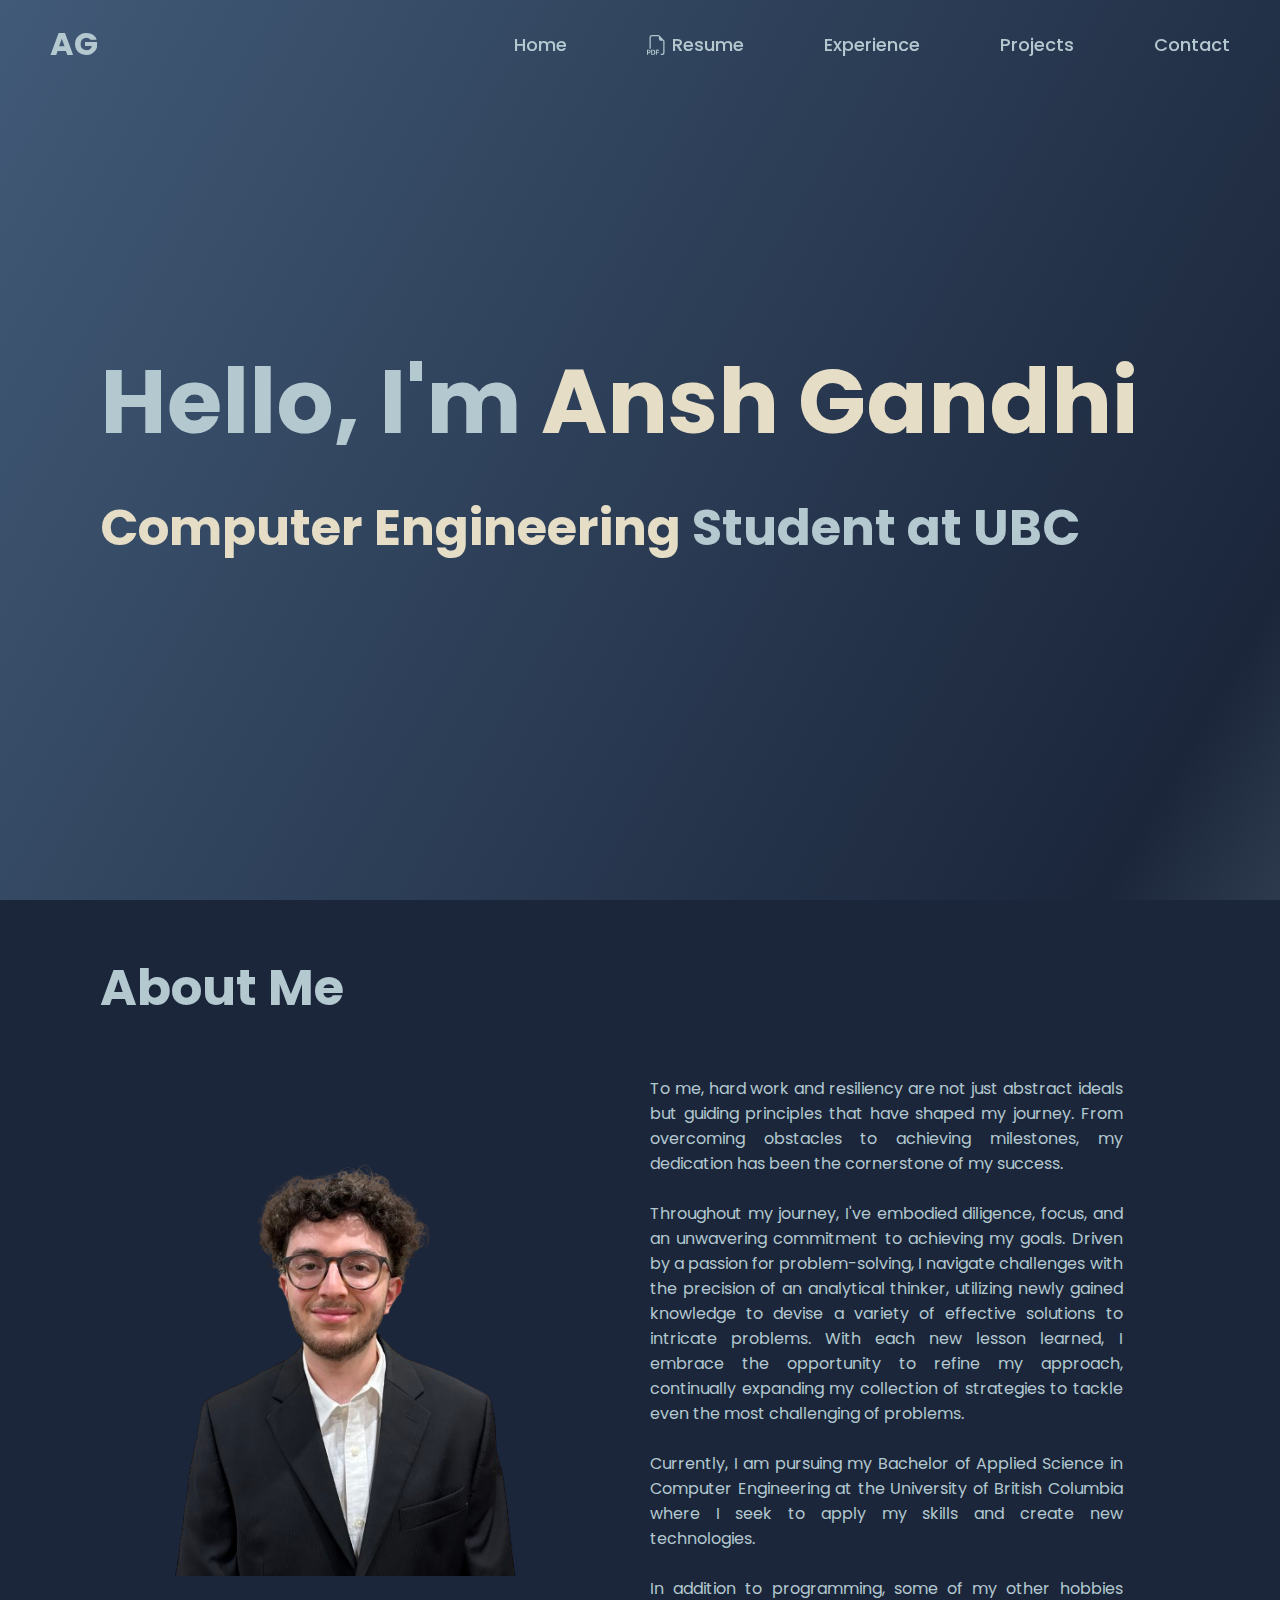
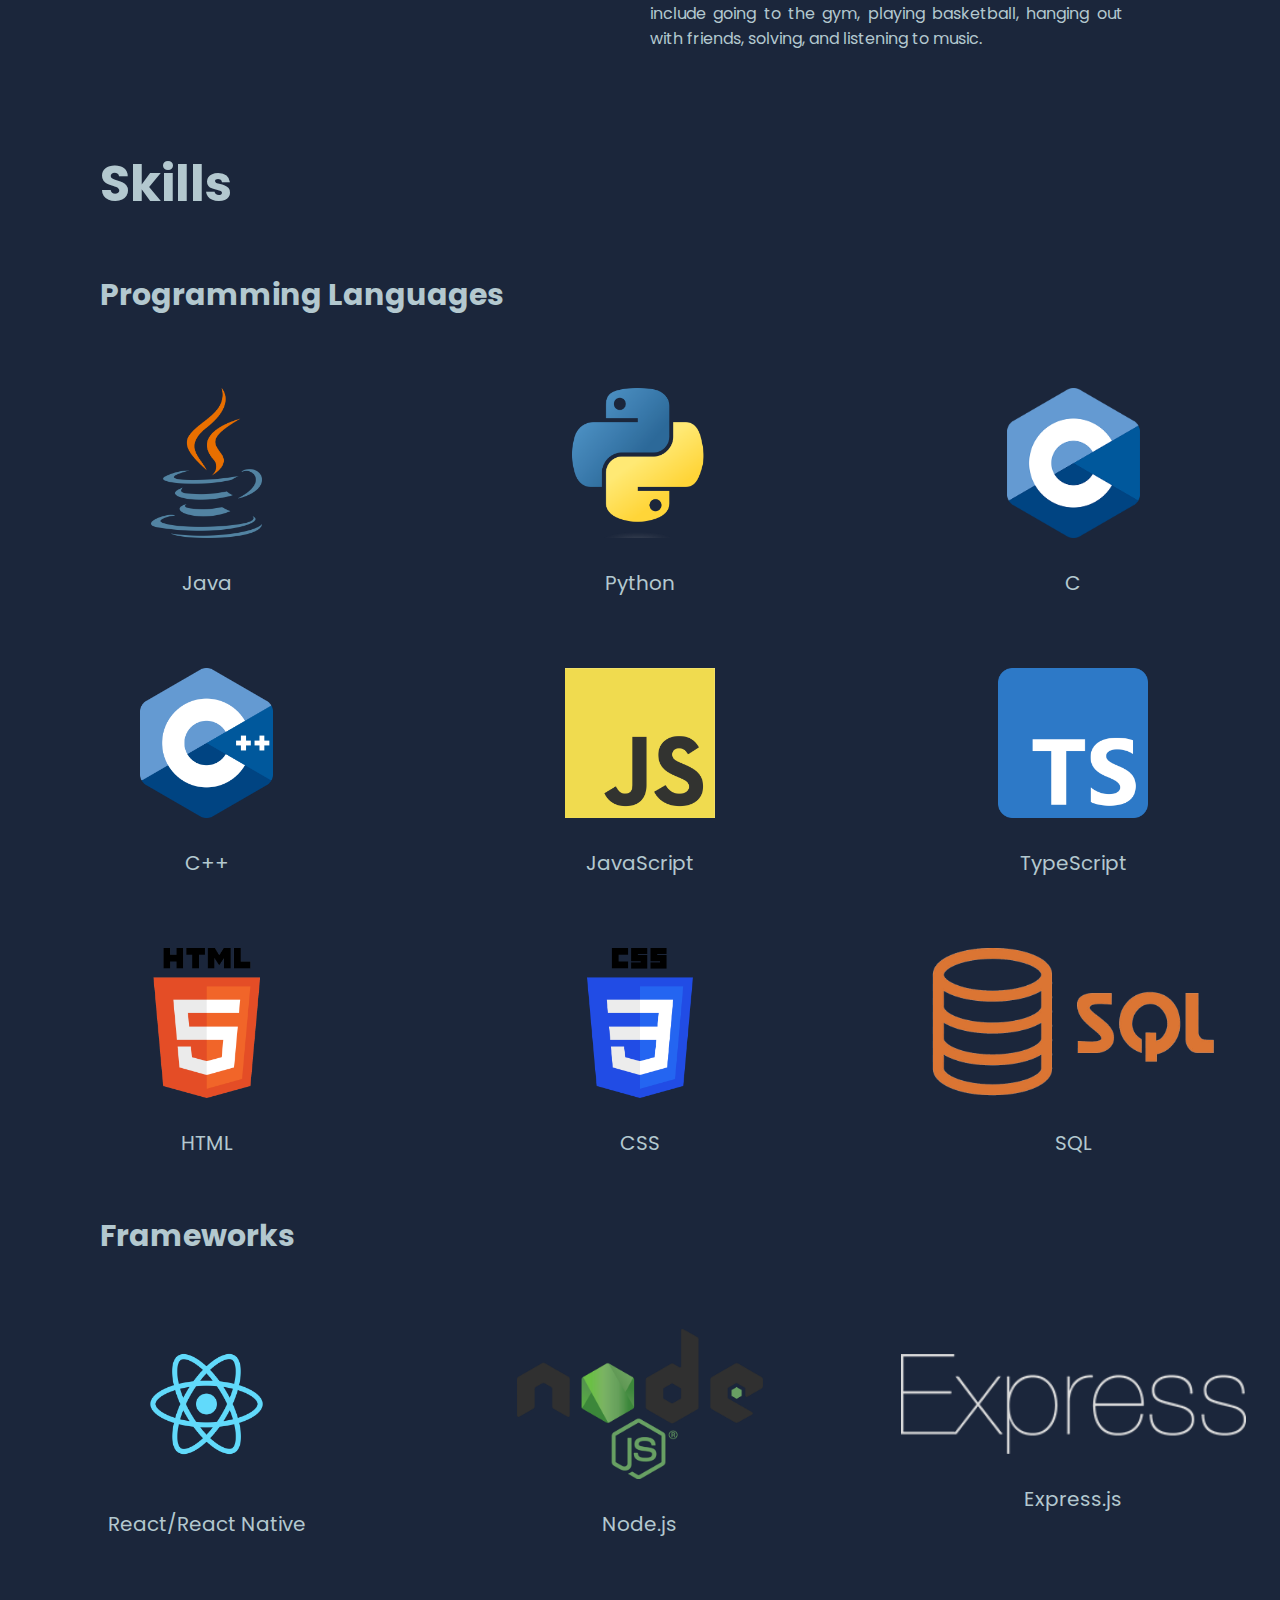
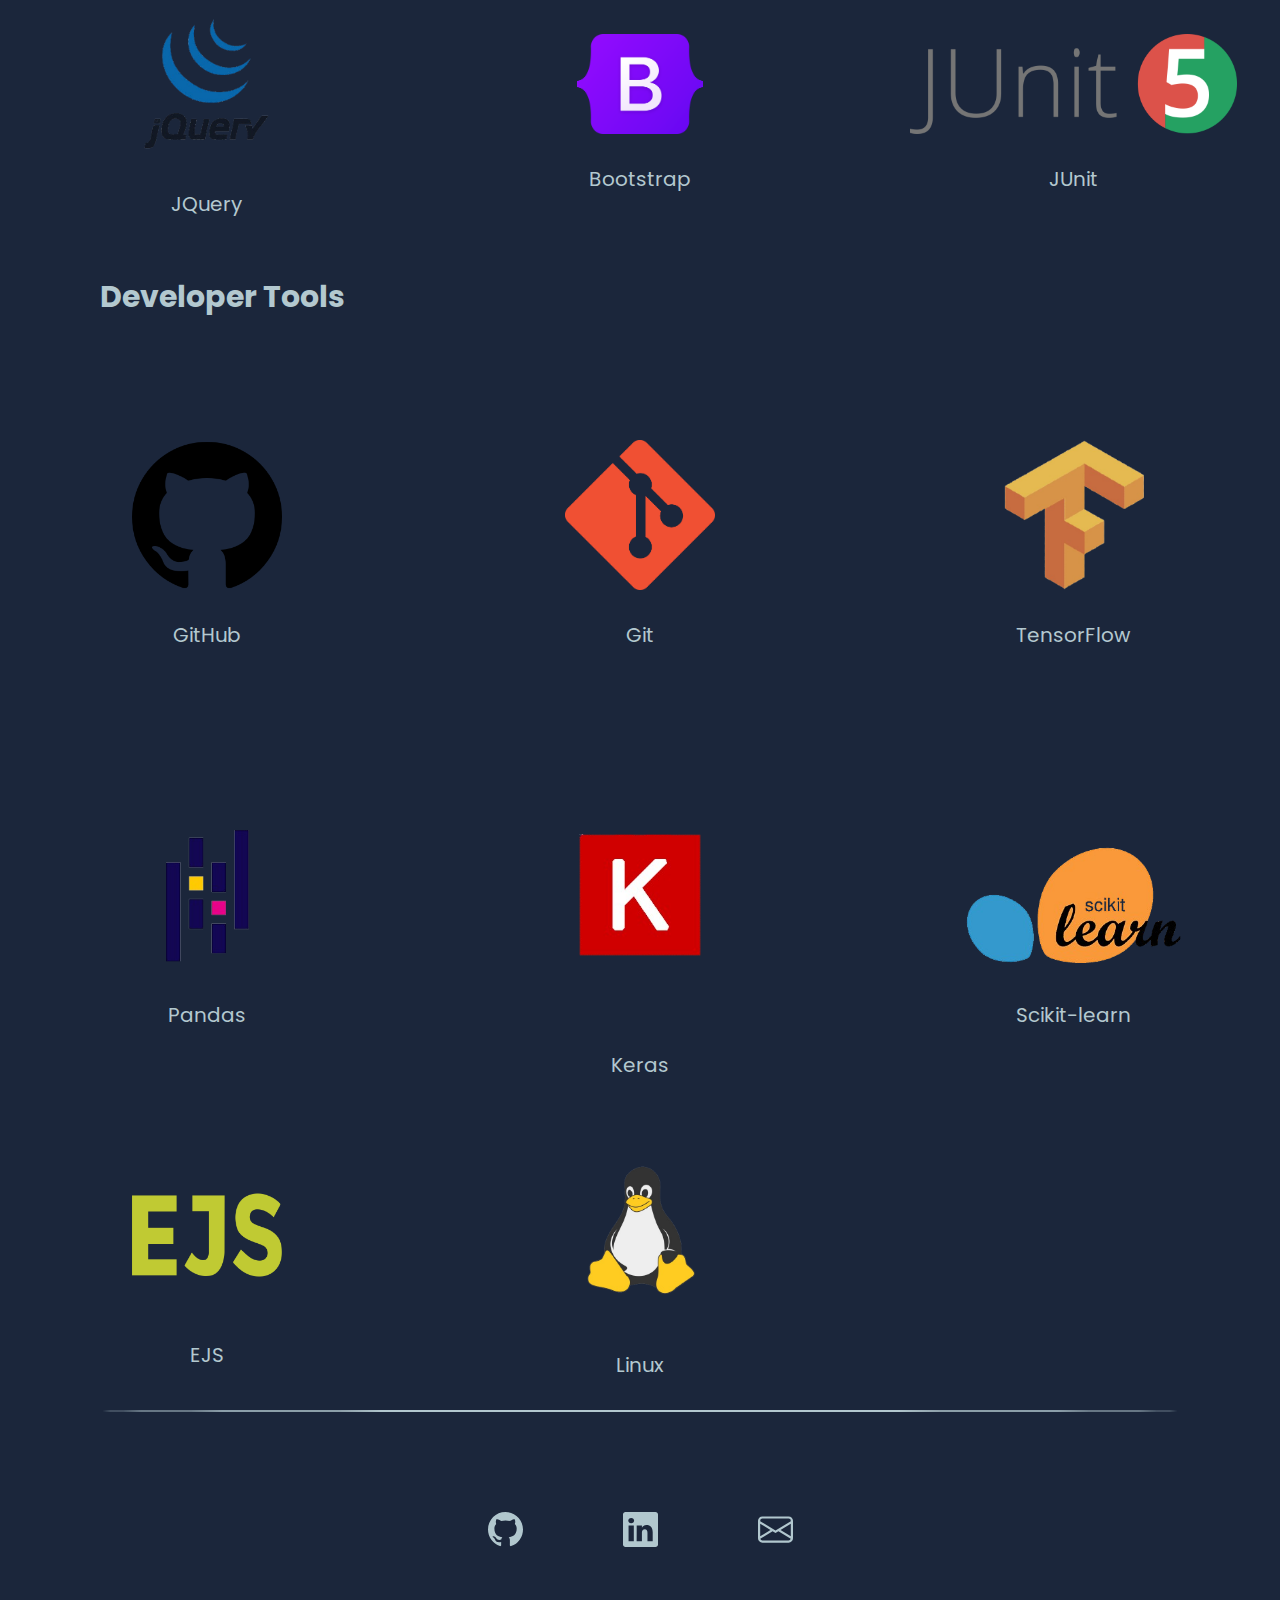
==== commit 00c573cc: "updated website" ====
--- a/index.html
+++ b/index.html
@@ -75,14 +75,27 @@
             </div>
 
             <br>
-            <h3>Software Tools</h3>
+            <h3>Frameworks</h3>
             <div class="software-tools">
                     <div class="grid-element"><img src="./images/React_(web_framework)-Logo.wine.png" alt="React logo" style="height: 150px;"><p>React/React Native</p></div>
+                    <div class="grid-element"><img src="./images/2560px-Node.js_logo.svg.png" alt="Node.js logo" style="height: 150px;"><p>Node.js</p></div>
+                    <div class="grid-element"><img src="./images/express-logo-E9DA5D0AF7-seeklogo.com.png" alt="Express.js logo" style="height: 100px; filter: invert(100%);"><p>Express.js</p></div>
+                    <div class="grid-element"><img src="./images/png-transparent-jquery-octos-global-javascript-library-document-object-model-ajax-framework-text-trademark-logo-removebg-preview.png" alt="JQuery logo" style="height: 150px;"><p>JQuery</p></div>
+                    <div class="grid-element"><img src="./images/Bootstrap_logo.svg.png" alt="Bootstrap Logo" style="height: 100px;"><p>Bootstrap</p></div>
+                    <div class="grid-element"><img src="./images/JUnit_5_Banner.png" alt="JUnit logo" style="height: 100px;"><p>JUnit</p></div>
+            </div>
+
+            <br>
+            <h3>Developer Tools</h3>
+            <div class="software-tools">
                     <div class="grid-element"><img src="./images/25231.png" alt="GitHub logo" style="height: 150px;"><p>GitHub</p></div>
                     <div class="grid-element"><img src="./images/Git-Icon-1788C.png" alt="Git logo" style="height: 150px;"><p>Git</p></div>
-                    <div class="grid-element"><img src="./images/2560px-Node.js_logo.svg.png" alt="Node.js logo" style="height: 150px;"><p>Node.js</p></div>
-                    <div class="grid-element"><img src="./images/JUnit_5_Banner.png" alt="JUnit logo" style="height: 100px;"><p>JUnit</p></div>
-                    <div class="grid-element"><img src="./images/Google-flutter-logo.png" alt="Flutter logo" style="height: 100px;"><p>Flutter</p></div>
+                    <div class="grid-element"><img src="./images/png-clipart-tensorflow-deep-learning-keras-library-artificial-neural-network-computer-angle-rectangle-removebg-preview.png" alt="TensorFlow logo" style="height: 150px;"><p>TensorFlow</p></div>
+                    <div class="grid-element"><img src="./images/images__1_-removebg-preview.png" alt="Pandas logo" style="height: 150px;"><p>Pandas</p></div>
+                    <div class="grid-element"><img src="./images/png-transparent-keras-logo-thumbnail-removebg-preview.png" alt="Keras logo" style="height: 250px;"><p>Keras</p></div>
+                    <div class="grid-element"><img src="./images/png-clipart-logo-scikit-learn-python-github-machine-learning-text-orange-thumbnail-removebg-preview.png" alt="Scikit-learn logo" style="height: 150px;"><p>Scikit-learn</p></div>
+                    <div class="grid-element"><img src="./images/download.png" alt="EJS logo" style="height: 150px;"><p>EJS</p></div>
+                    <div class="grid-element"><img src="./images/linux-icon-2048x2048-sy06t4un-removebg-preview.png" alt="Linux logo" style="height: 170px;"><p>Linux</p></div>
                     <br>
                     <br>
                     <br>
--- a/styles/footer.css
+++ b/styles/footer.css
@@ -4,6 +4,7 @@
     cursor: default;
     position: relative;
     bottom: 50px;
+    transition: transform 0.3s ease;
 }
 
 .github {
